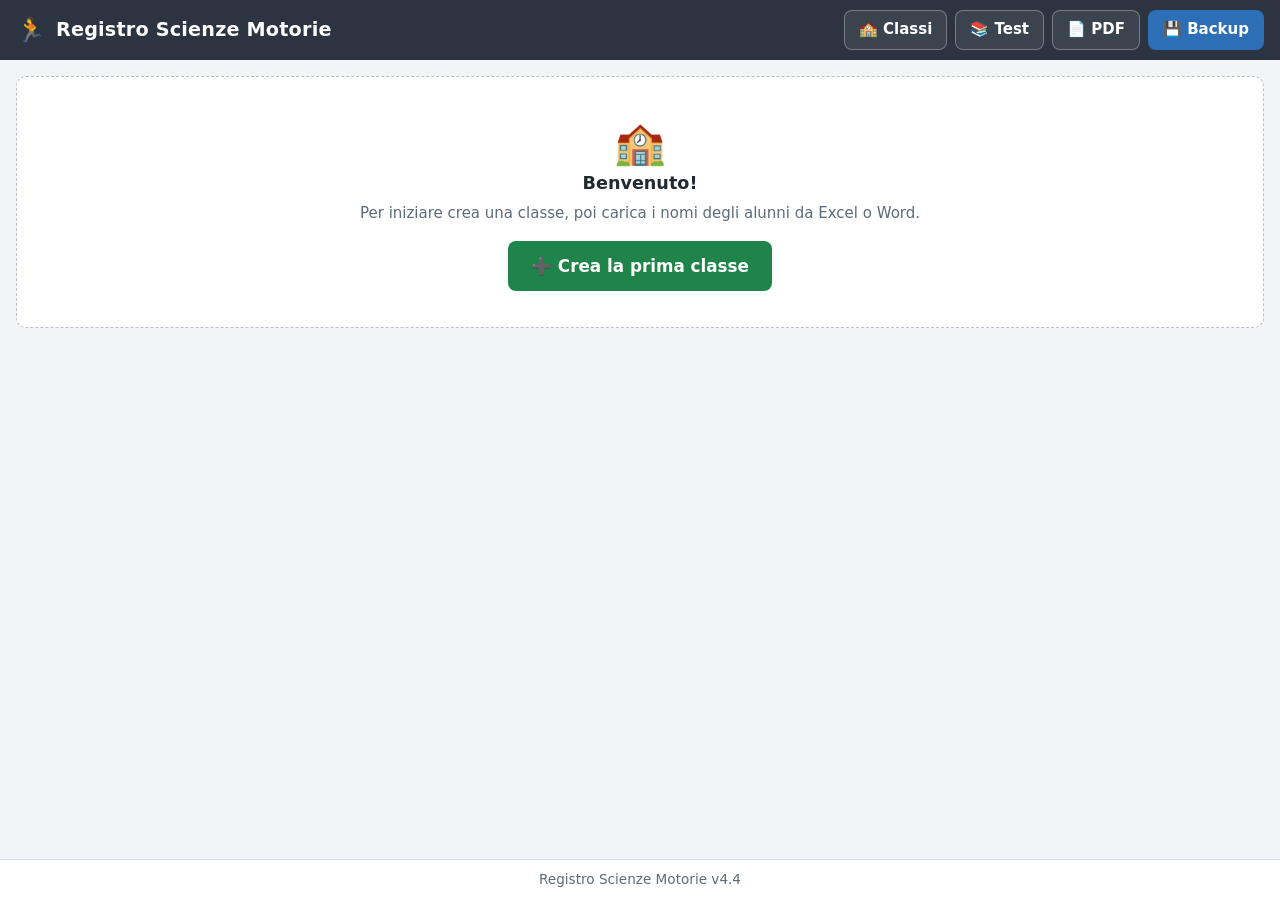
==== index.html @ d35ff56c "v4.4: ♂/♀ proposti dal nome quando si caricano gli alunni Co-Authored-By: Claude Opus 5.5 <noreply@a" ====
<!DOCTYPE html>
<html lang="it">
<head>
  <meta charset="utf-8">
  <meta name="viewport" content="width=device-width, initial-scale=1, viewport-fit=cover">
  <meta name="theme-color" content="#2b3440">
  <meta name="description" content="Registro di scienze motorie: test degli alunni e giustificazioni">
  <link rel="manifest" href="manifest.webmanifest">
  <link rel="icon" href="icone/icona-192.png" type="image/png">
  <link rel="apple-touch-icon" href="icone/apple-touch-icon.png">
  <meta name="apple-mobile-web-app-capable" content="yes">
  <meta name="mobile-web-app-capable" content="yes">
  <meta name="apple-mobile-web-app-status-bar-style" content="black">
  <meta name="apple-mobile-web-app-title" content="Registro SM">
  <title>Registro Scienze Motorie</title>
  <link rel="stylesheet" href="css/base.css">
  <link rel="stylesheet" href="css/componenti.css">
  <link rel="stylesheet" href="css/statistiche.css">
  <link rel="stylesheet" href="css/telefono.css">
</head>
<body>
  <header class="testata">
    <div class="titolo"><span id="logo" class="logo"></span><h1 id="titolo-app">Registro Scienze Motorie</h1></div>
    <div id="barra" class="barra"></div>
  </header>
  <nav id="schede" class="schede" role="tablist"></nav>
  <main id="contenuto" class="contenuto"></main>
  <footer id="piede" class="piede"></footer>

  <!-- Ordine: config → core → servizi → stampa → dati → ui → avvio (jsPDF in lib/ si carica solo quando serve) -->
  <script src="js/config.js"></script>
  <script src="js/core/utils.js"></script>
  <script src="js/core/archivio.js"></script>
  <script src="js/core/stato.js"></script>
  <script src="js/core/finestra.js"></script>
  <script src="js/core/avvisi.js"></script>
  <script src="js/core/pwa.js"></script>
  <script src="js/servizi/calendario.js"></script>
  <script src="js/servizi/nomi.js"></script>
  <script src="js/servizi/nomi-sesso.js"></script>
  <script src="js/servizi/classi.js"></script>
  <script src="js/servizi/test.js"></script>
  <script src="js/servizi/giustificazioni.js"></script>
  <script src="js/servizi/voti.js"></script>
  <script src="js/servizi/statistiche.js"></script>
  <script src="js/servizi/elenco-test.js"></script>
  <script src="js/servizi/statistiche-giust.js"></script>
  <script src="js/stampa/pdf-base.js"></script>
  <script src="js/stampa/pdf-dati.js"></script>
  <script src="js/stampa/pdf-classe.js"></script>
  <script src="js/stampa/pdf-alunno.js"></script>
  <script src="js/dati/zip.js"></script>
  <script src="js/dati/zip-scrivi.js"></script>
  <script src="js/dati/pdf-oggetti.js"></script>
  <script src="js/dati/pdf-caratteri.js"></script>
  <script src="js/dati/pdf-testo.js"></script>
  <script src="js/dati/leggi-file.js"></script>
  <script src="js/dati/backup.js"></script>
  <script src="js/ui/pagina.js"></script>
  <script src="js/ui/barra.js"></script>
  <script src="js/ui/tabella-test.js"></script>
  <script src="js/ui/finestra-test.js"></script>
  <script src="js/ui/finestra-voti.js"></script>
  <script src="js/ui/finestra-copia-test.js"></script>
  <script src="js/ui/finestra-elenco-test.js"></script>
  <script src="js/ui/tabella-giust.js"></script>
  <script src="js/ui/finestra-giust.js"></script>
  <script src="js/ui/finestra-classi.js"></script>
  <script src="js/ui/finestra-alunno.js"></script>
  <script src="js/ui/finestra-alunni.js"></script>
  <script src="js/ui/finestra-importa.js"></script>
  <script src="js/ui/finestra-backup.js"></script>
  <script src="js/ui/finestra-pdf.js"></script>
  <script src="js/ui/grafici.js"></script>
  <script src="js/ui/statistiche.js"></script>
  <script src="js/ui/statistiche-giust.js"></script>
  <script src="js/avvio.js"></script>
</body>
</html>
---- css/base.css ----
/* base.css — colori, caratteri, impaginazione generale */
:root {
  --sfondo: #f3f4f6;
  --carta: #ffffff;
  --testo: #1f2933;
  --tenue: #5f6b7a;
  --bordo: #d9dde3;
  --bordo-forte: #b8bfc9;
  --scuro: #2b3440;
  --scuro-2: #3b4757;
  --evidenza: #eef2f7;

  /* Colori per funzione: sempre gli stessi in tutta l'app */
  --ok: #1e8449;        /* aggiungere, salvare, confermare */
  --ok-chiaro: #e3f4ea;
  --pericolo: #c0392b;  /* cancellare */
  --pericolo-chiaro: #fbe9e7;
  --info: #2c6fb7;      /* backup, scegliere file */
  --info-chiaro: #e6f0fa;
  --avviso: #b45309;
  --avviso-chiaro: #fdf2e2;

  /* Colori di supporto */
  --campo: #ffffff;            /* sfondo di caselle e menu */
  --riga-alterna: #fafbfc;
  --cella-fuoco: #fffbe6;
  --chip-bordo: #f1d3a8;
  --su-colore: #ffffff;        /* testo sopra i pulsanti colorati e la testata */
  --testata-tenue: #cfd6df;
  --testata-linea: rgba(255, 255, 255, .3);
  --testata-velo: rgba(255, 255, 255, .08);
  --velo: rgba(15, 23, 32, .5);
  --ombra-forte: 0 20px 50px rgba(0, 0, 0, .25);

  --raggio: 10px;
  --ombra: 0 1px 2px rgba(16, 24, 40, .06), 0 1px 3px rgba(16, 24, 40, .08);
  --carattere: system-ui, -apple-system, "Segoe UI", Roboto, "Helvetica Neue", Arial, sans-serif;
}

/* Tema scuro (stesso significato dei colori, toni adatti allo sfondo scuro) */
@media (prefers-color-scheme: dark) {
  :root:not([data-theme="light"]) {
    --sfondo: #14181d; --carta: #1c2128; --testo: #e6e9ed; --tenue: #9aa5b3;
    --bordo: #2f3740; --bordo-forte: #46515e; --scuro: #0e1216; --scuro-2: #232a33; --evidenza: #26303b;
    --ok: #2e9e5e; --ok-chiaro: #17321f; --pericolo: #d9534f; --pericolo-chiaro: #3a1d1b;
    --info: #3b82c9; --info-chiaro: #182a3d; --avviso: #e0a050; --avviso-chiaro: #3a2a14;
    --campo: #12161b; --riga-alterna: #20262e; --cella-fuoco: #33301a; --chip-bordo: #6b4f22;
    --velo: rgba(0, 0, 0, .65); --ombra-forte: 0 20px 50px rgba(0, 0, 0, .6);
    color-scheme: dark;
  }
}
:root[data-theme="dark"] {
  --sfondo: #14181d; --carta: #1c2128; --testo: #e6e9ed; --tenue: #9aa5b3;
  --bordo: #2f3740; --bordo-forte: #46515e; --scuro: #0e1216; --scuro-2: #232a33; --evidenza: #26303b;
  --ok: #2e9e5e; --ok-chiaro: #17321f; --pericolo: #d9534f; --pericolo-chiaro: #3a1d1b;
  --info: #3b82c9; --info-chiaro: #182a3d; --avviso: #e0a050; --avviso-chiaro: #3a2a14;
  --campo: #12161b; --riga-alterna: #20262e; --cella-fuoco: #33301a; --chip-bordo: #6b4f22;
  --velo: rgba(0, 0, 0, .65); --ombra-forte: 0 20px 50px rgba(0, 0, 0, .6);
  color-scheme: dark;
}

* { box-sizing: border-box; }

html { -webkit-text-size-adjust: 100%; }

body {
  margin: 0;
  background: var(--sfondo);
  color: var(--testo);
  font-family: var(--carattere);
  font-size: 15px;
  line-height: 1.45;
  min-height: 100vh;
  display: flex;
  flex-direction: column;
  overflow-x: hidden;
}

h1, h2, h3 { margin: 0; line-height: 1.25; }
h1 { font-size: 1.2rem; font-weight: 700; letter-spacing: .01em; }
h2 { font-size: 1.1rem; }
h3 { font-size: 1rem; }
p { margin: .4em 0; }

button, input, select, textarea { font: inherit; color: inherit; }

/* Testata */
.testata {
  background: var(--scuro);
  color: var(--su-colore);
  padding-top: calc(10px + env(safe-area-inset-top, 0px));
  padding-bottom: 10px;
  padding-left: max(16px, env(safe-area-inset-left, 0px));
  padding-right: max(16px, env(safe-area-inset-right, 0px));
  display: flex;
  flex-wrap: wrap;
  align-items: center;
  justify-content: space-between;
  gap: 10px 18px;
}
.titolo { display: flex; align-items: center; gap: 10px; min-width: 0; }
.logo { font-size: 1.5rem; }
.barra { display: flex; flex-wrap: wrap; align-items: center; gap: 8px 12px; }

/* Schede dei moduli */
.schede {
  background: var(--scuro-2);
  display: flex;
  gap: 4px;
  padding-left: max(10px, env(safe-area-inset-left, 0px));
  padding-right: max(10px, env(safe-area-inset-right, 0px));
}
.scheda {
  background: transparent;
  color: var(--testata-tenue);
  border: 0;
  border-bottom: 3px solid transparent;
  padding: 10px 16px;
  font-weight: 600;
  cursor: pointer;
}
.scheda:hover { color: var(--su-colore); }
.scheda.attiva { color: var(--su-colore); border-bottom-color: var(--su-colore); }

.contenuto {
  flex: 1;
  width: 100%;
  max-width: 1400px;
  margin: 0 auto;
  padding-block: 16px 24px;
  padding-left: max(16px, env(safe-area-inset-left, 0px));
  padding-right: max(16px, env(safe-area-inset-right, 0px));
}

.piede {
  display: flex;
  flex-wrap: wrap;
  gap: 6px 16px;
  align-items: center;
  justify-content: center;
  padding-top: 10px;
  padding-bottom: calc(10px + env(safe-area-inset-bottom, 0px));
  padding-left: max(16px, env(safe-area-inset-left, 0px));
  padding-right: max(16px, env(safe-area-inset-right, 0px));
  color: var(--tenue);
  font-size: .85rem;
  border-top: 1px solid var(--bordo);
  background: var(--carta);
}

.piccolo { font-size: .85rem; color: var(--tenue); }
.nascosto { display: none !important; }
---- css/componenti.css ----
/* componenti.css — pulsanti, tabelle, finestre, avvisi, moduli */

/* ---------- Pulsanti ---------- */
.btn {
  display: inline-flex; align-items: center; justify-content: center; gap: 6px;
  border-radius: 8px; border: 1px solid transparent;
  padding: 8px 14px; min-height: 40px;
  font-weight: 600; cursor: pointer; white-space: nowrap;
  transition: filter .15s, background .15s;
}
.btn:hover { filter: brightness(.95); }
.btn:disabled { opacity: .5; cursor: not-allowed; }
.btn-ok { background: var(--ok); color: var(--su-colore); }
.btn-pericolo { background: var(--pericolo); color: var(--su-colore); }
.btn-info { background: var(--info); color: var(--su-colore); }
.btn-neutro { background: var(--carta); color: var(--testo); border-color: var(--bordo-forte); }
.testata .btn-neutro { background: var(--testata-velo); color: var(--su-colore); border-color: var(--testata-linea); }
.btn.grande { padding: 12px 22px; font-size: 1.05rem; }
.piccolo-btn { min-height: 34px; padding: 4px 10px; }
.gruppo-btn { display: flex; flex-wrap: wrap; gap: 8px; }
.riga-btn { display: flex; flex-wrap: wrap; gap: 8px; justify-content: flex-end; margin-top: 10px; }
.riga-btn.sinistra { justify-content: flex-start; margin: 0 0 10px; }

:focus-visible { outline: 3px solid #7aa7e0; outline-offset: 1px; }

/* ---------- Scelta classe ---------- */
.scelta-classe { display: flex; align-items: center; gap: 8px; }
.scelta-classe .etichetta { font-size: .85rem; color: var(--testata-tenue); }
.scelta-classe select {
  min-height: 40px; border-radius: 8px; border: 1px solid var(--testata-linea);
  background: var(--campo); color: var(--testo); padding: 4px 10px; font-weight: 600; max-width: 12em;
}

/* ---------- Barra strumenti del modulo ---------- */
.strumenti { display: flex; flex-wrap: wrap; align-items: center; gap: 10px 14px; margin-bottom: 12px; }
.segmenti { display: inline-flex; border: 1px solid var(--bordo-forte); border-radius: 8px; overflow: hidden; background: var(--carta); }
.segmento { border: 0; background: transparent; padding: 8px 14px; min-height: 40px; cursor: pointer; font-weight: 600; color: var(--tenue); }
.segmento + .segmento { border-left: 1px solid var(--bordo); }
.segmento.attivo { background: var(--scuro-2); color: var(--su-colore); }
.scelta-anno { display: flex; flex-wrap: wrap; align-items: center; gap: 8px; }
.scelta-anno .anno { font-weight: 700; }
.suggerimento { background: var(--info-chiaro); border-radius: var(--raggio); padding: 10px 14px; }

/* ---------- Tabelle ---------- */
.tabella-zona {
  background: var(--carta); border: 1px solid var(--bordo); border-radius: var(--raggio);
  box-shadow: var(--ombra); overflow: auto; max-width: 100%;
  max-height: calc(100vh - 210px); min-height: 160px;
  -webkit-overflow-scrolling: touch;
}
.tabella { border-collapse: separate; border-spacing: 0; min-width: 100%; }
.tabella th, .tabella td { border-bottom: 1px solid var(--bordo); border-right: 1px solid var(--bordo); padding: 0; }
.tabella thead th {
  position: sticky; top: 0; z-index: 2; background: var(--scuro-2); color: var(--su-colore);
  font-size: .85rem; padding: 8px 10px; text-align: center; vertical-align: bottom;
}
.tabella .col-nome {
  position: sticky; left: 0; z-index: 1; background: var(--carta);
  text-align: left; padding: 6px 12px; font-weight: 600; white-space: nowrap;
  min-width: 11em; max-width: 16em; overflow: hidden; text-overflow: ellipsis;
  box-shadow: 2px 0 0 var(--bordo);
}
.tabella thead .col-nome { z-index: 3; background: var(--scuro-2); }
.tabella tbody tr:nth-child(even) td, .tabella tbody tr:nth-child(even) .col-nome { background: var(--riga-alterna); }
.tabella tbody tr:hover td, .tabella tbody tr:hover .col-nome { background: var(--evidenza); }
.num { color: var(--tenue); font-weight: 400; font-size: .8rem; }

/* Test */
.col-test { min-width: 7.5em; padding: 0 !important; }
.testa-test {
  width: 100%; background: transparent; border: 0; color: var(--su-colore); cursor: pointer;
  padding: 8px 8px; display: flex; flex-direction: column; align-items: center; gap: 2px;
}
.testa-test:hover { background: var(--testata-velo); }
.nome-test { font-weight: 700; white-space: normal; line-height: 1.2; }
.info-test { font-weight: 400; font-size: .75rem; color: var(--testata-tenue); }
.note-test { font-weight: 400; font-size: .72rem; color: var(--testata-tenue); white-space: normal; line-height: 1.2;
  display: -webkit-box; -webkit-line-clamp: 2; -webkit-box-orient: vertical; overflow: hidden; max-width: 12em; }
.tipologia-test { font-weight: 600; font-size: .75rem; font-style: italic; white-space: normal; line-height: 1.2; }
.strumento-test { font-weight: 400; font-size: .75rem; color: var(--testata-tenue); white-space: normal; line-height: 1.2; }
.cella-input {
  width: 100%; min-width: 6.5em; border: 0; background: transparent; text-align: center;
  padding: 9px 6px; font-size: 1rem; font-variant-numeric: tabular-nums;
}
.cella-input:focus { background: var(--cella-fuoco); outline: 2px solid var(--info); outline-offset: -2px; }
.cella-input.errore { background: var(--pericolo-chiaro); color: var(--pericolo); font-weight: 700; outline: 2px solid var(--pericolo); outline-offset: -2px; }
.confronto { text-align: center; padding: 6px 8px !important; white-space: nowrap; font-variant-numeric: tabular-nums; }
.confronto.vuota { color: var(--bordo-forte); }
.valori { display: block; font-size: .9rem; }
.delta { display: inline-block; font-size: .8rem; font-weight: 700; border-radius: 6px; padding: 0 6px; margin-top: 2px; }
.delta.meglio { background: var(--ok-chiaro); color: var(--ok); }
.delta.peggio { background: var(--pericolo-chiaro); color: var(--pericolo); }
.delta.uguale { background: var(--evidenza); color: var(--tenue); }
.legenda-confronto { font-size: .85rem; color: var(--tenue); margin-top: 8px; }

/* Giustificazioni */
.col-mese { min-width: 5.5em; }
.col-tot { text-align: center; font-weight: 700; min-width: 3.5em; padding: 6px 8px !important; }
.col-tot.con-tot { color: var(--avviso); }
.cella-giust {
  width: 100%; min-height: 42px; border: 0; background: transparent; cursor: pointer;
  display: flex; flex-wrap: wrap; gap: 3px; align-items: center; justify-content: center; padding: 4px;
}
.cella-giust:hover { background: var(--info-chiaro); }
.cella-giust .piu { color: var(--bordo-forte); font-size: 1.1rem; }
.chip {
  display: inline-flex; align-items: center; gap: 2px; background: var(--avviso-chiaro);
  border: 1px solid var(--chip-bordo); border-radius: 6px; padding: 1px 4px; font-size: .85rem; white-space: nowrap;
}
.chip b { font-size: .75rem; color: var(--testo); }

.legenda {
  margin-top: 14px; background: var(--carta); border: 1px solid var(--bordo);
  border-radius: var(--raggio); padding: 12px 16px;
}
.legenda ul { list-style: none; padding: 0; margin: 8px 0; display: flex; flex-wrap: wrap; gap: 6px 20px; }
.leg-icona { font-size: 1.15rem; }
.leg-conto { color: var(--tenue); font-size: .85rem; margin-left: 4px; }

/* ---------- Riquadri ---------- */
.regole { margin-top: 14px; background: var(--carta); border: 1px solid var(--bordo); border-radius: var(--raggio); padding: 10px 16px; }
.regole summary { cursor: pointer; font-weight: 600; }
.regole ul { margin: 8px 0 4px; padding-left: 1.2em; }
.regole li { margin: 3px 0; }
.vuoto { text-align: center; background: var(--carta); border: 1px dashed var(--bordo-forte); border-radius: var(--raggio); padding: 36px 20px; }
.vuoto-icona { font-size: 2.6rem; }
.vuoto p { color: var(--tenue); margin: 8px 0 16px; }
.riquadro { background: var(--sfondo); border-radius: var(--raggio); padding: 12px 14px; margin: 10px 0; }
.riquadro h3 { margin-bottom: 4px; }
.nota-privacy { margin-top: 6px; }
.avviso-riga { color: var(--avviso); font-weight: 600; }
.stato-riquadro { border-radius: 8px; padding: 8px 12px; font-weight: 600; }
.stato-riquadro.ok, .stato-backup.ok { color: var(--ok); }
.stato-riquadro.ok { background: var(--ok-chiaro); }
.stato-riquadro.avviso { background: var(--avviso-chiaro); color: var(--avviso); }
.stato-backup { border: 0; background: transparent; font-weight: 600; }
button.stato-backup { cursor: pointer; color: var(--avviso); text-decoration: underline; }

/* ---------- Finestre ---------- */
.sfondo {
  position: fixed; inset: 0; z-index: 50; background: var(--velo);
  display: flex; align-items: flex-start; justify-content: center; padding: 5vh 14px; overflow-y: auto;
}
.finestra {
  background: var(--carta); border-radius: 14px; width: 100%; max-width: 520px;
  box-shadow: var(--ombra-forte); display: flex; flex-direction: column; max-height: 90vh;
}
.finestra.larga { max-width: 720px; }
.finestra-testa { display: flex; align-items: center; gap: 10px; padding: 14px 16px; border-bottom: 1px solid var(--bordo); }
.finestra-testa h2 { flex: 1; min-width: 0; }
.finestra-icona { font-size: 1.3rem; }
.chiudi { border: 0; background: transparent; font-size: 1.2rem; cursor: pointer; padding: 4px 8px; color: var(--tenue); }
.finestra-corpo { padding: 14px 16px; overflow-y: auto; }
.finestra-piede { display: flex; flex-wrap: wrap; justify-content: flex-end; gap: 8px; padding: 12px 16px; border-top: 1px solid var(--bordo); }

/* Moduli */
.campo { display: block; margin: 10px 0; border: 0; padding: 0; }
.campo > span, .campo > legend { display: block; font-weight: 600; font-size: .9rem; margin-bottom: 4px; }
.campo input[type=text], .campo input[type=date], textarea, .riga-aggiungi input, .riga-lista input[type=text] {
  width: 100%; border: 1px solid var(--bordo-forte); border-radius: 8px; padding: 9px 10px; background: var(--campo); min-height: 40px;
}
textarea { resize: vertical; }
.scelta { display: flex; align-items: center; gap: 6px; padding: 5px 0; cursor: pointer; }
.esempio { margin-top: -4px; }
.riga-aggiungi { display: flex; gap: 8px; margin-bottom: 12px; }
.riga-aggiungi input { flex: 1; min-width: 0; }

.lista { list-style: none; padding: 0; margin: 6px 0; }
.riga-lista { display: flex; align-items: center; gap: 8px; padding: 5px 0; border-bottom: 1px solid var(--bordo); }
.riga-lista input[type=text] { flex: 1; min-width: 0; }
.riga-lista.attiva input { border-color: var(--info); font-weight: 700; }
.riga-lista .conta { white-space: nowrap; }
.lista-anteprima { list-style: none; padding: 0; margin: 6px 0; columns: 2 220px; }
.lista-anteprima li { padding: 3px 0; break-inside: avoid; }
.lista-anteprima li.doppio { color: var(--tenue); text-decoration: line-through; }
.lista-anteprima li { display: flex; align-items: center; gap: 8px; }
.nome-anteprima { flex: 1; min-width: 0; border: 1px solid var(--bordo); border-radius: 6px; padding: 5px 8px; background: var(--campo); }
.nome-anteprima:focus { border-color: var(--info); }

/* Finestra giustificazioni */
.scelta-simboli { display: grid; grid-template-columns: repeat(auto-fill, minmax(140px, 1fr)); gap: 6px; }
.simbolo {
  display: flex; align-items: center; gap: 8px; text-align: left; border: 2px solid var(--bordo);
  border-radius: 8px; background: var(--campo); padding: 8px 10px; cursor: pointer; min-height: 44px;
}
.simbolo.scelto { border-color: var(--ok); background: var(--ok-chiaro); font-weight: 700; }
.simbolo-icona { font-size: 1.3rem; }
.simbolo-nome { font-size: .88rem; line-height: 1.2; }
.elenco-giust ul { list-style: none; padding: 0; margin: 0 0 6px; }
.voce-giust { display: flex; align-items: center; gap: 8px; padding: 6px 0; border-bottom: 1px solid var(--bordo); }
.voce-giust.in-modifica { background: var(--cella-fuoco); }
.voce-data { font-weight: 700; font-variant-numeric: tabular-nums; }
.voce-icona { font-size: 1.2rem; }
.voce-testo { flex: 1; min-width: 0; display: flex; flex-direction: column; }
.voce-nota { font-size: .85rem; color: var(--tenue); overflow-wrap: anywhere; }
.voce-cert { font-size: .85rem; }
.spunta-cert { margin-top: 8px; min-height: 44px; display: flex; align-items: center; gap: 6px; }

/* ---------- Avvisi (toast) ---------- */
.toast-zona {
  position: fixed; left: 50%; bottom: calc(18px + env(safe-area-inset-bottom, 0px)); transform: translateX(-50%); z-index: 100;
  display: flex; flex-direction: column; gap: 8px; width: min(92vw, 520px); pointer-events: none;
}
.toast {
  background: var(--scuro-2); color: var(--su-colore); border-radius: 10px; padding: 11px 16px;
  box-shadow: 0 8px 24px rgba(0,0,0,.2); transition: opacity .35s, transform .35s; pointer-events: auto;
}
.toast-ok { background: var(--ok); }
.toast-errore { background: var(--pericolo); }
.toast.via { opacity: 0; transform: translateY(8px); }
.conferma p { margin: 6px 0; }
.come-drive { margin: 6px 0; }
.come-drive summary { cursor: pointer; font-weight: 600; font-size: .9rem; }
.come-drive ul { margin: 6px 0; padding-left: 1.2em; font-size: .9rem; }
.come-drive li { margin: 3px 0; }

/* Nome dell'alunno nelle tabelle: si tocca per correggere o togliere */
.nome-alunno { border: 0; background: transparent; padding: 0; font: inherit; font-weight: 600; color: inherit;
  cursor: pointer; text-align: left; max-width: 100%; overflow: hidden; text-overflow: ellipsis; white-space: nowrap; }
.nome-alunno:hover { text-decoration: underline; color: var(--info); }

/* Selezione di più alunni */
.barra-selezione { display: flex; flex-wrap: wrap; align-items: center; justify-content: space-between; gap: 8px; margin: 4px 0 6px; }
.riga-lista.selezionata { background: var(--pericolo-chiaro); }

.strumento-sesso { display: grid; grid-template-columns: 1fr 1fr; gap: 0 10px; }
.strumento-sesso .campo { margin: 4px 0; }
[hidden] { display: none !important; }

/* ---------- Voti nella tabella dei test ---------- */
.cella .spazio-voto { text-align: center; line-height: 1; padding-bottom: 4px; min-height: 0; }
.voto { display: inline-block; font-size: .72rem; font-weight: 700; border-radius: 5px; padding: 1px 6px; font-variant-numeric: tabular-nums; }
.voto.suff { background: var(--ok-chiaro); color: var(--ok); }
.voto.insuff { background: var(--pericolo-chiaro); color: var(--pericolo); }
.voto.manca { background: var(--avviso-chiaro); color: var(--avviso); font-weight: 600; }
.voti-confronto { display: block; font-size: .75rem; color: var(--tenue); margin-top: 2px; }
.col-media { text-align: center; font-weight: 700; min-width: 5.5em; padding: 6px 8px !important; font-variant-numeric: tabular-nums; white-space: nowrap; }
.sesso { color: var(--tenue); font-weight: 400; }
.avviso-sesso { background: var(--avviso-chiaro); display: flex; flex-wrap: wrap; align-items: center; gap: 8px; }
.sesso-scelta { display: inline-flex; gap: 2px; }
.sesso-btn { width: 34px; height: 34px; border: 1px solid var(--bordo-forte); background: var(--campo); border-radius: 8px; cursor: pointer; font-size: 1rem; color: var(--tenue); }
.sesso-btn.attivo { background: var(--info); border-color: var(--info); color: var(--su-colore); }
.sesso-segmenti .segmento { cursor: pointer; display: inline-flex; align-items: center; }

/* Tabella dei voti */
.tabella-voti-zona { max-height: 55vh; }
.tabella-voti td { padding: 4px 6px; }
.tabella-voti select, .tabella-voti .soglia { width: 100%; min-width: 4.5em; min-height: 36px; border: 1px solid var(--bordo-forte); border-radius: 6px; background: var(--campo); padding: 4px 6px; text-align: center; }
.tabella-voti thead th { font-size: .8rem; }

/* ---------- Statistiche ---------- */
.scelta-test { display: flex; align-items: center; gap: 8px; font-weight: 600; }
.scelta-test select { min-height: 40px; border: 1px solid var(--bordo-forte); border-radius: 8px; background: var(--campo); padding: 4px 10px; max-width: 70vw; }
.sezione-stat { background: var(--carta); border: 1px solid var(--bordo); border-radius: var(--raggio); padding: 14px 16px; margin-top: 14px; }
.sezione-stat h3 { margin-bottom: 10px; text-wrap: balance; }
.tessere { display: grid; grid-template-columns: repeat(auto-fill, minmax(140px, 1fr)); gap: 8px; margin-bottom: 10px; }
.tessera { background: var(--sfondo); border-radius: 8px; padding: 8px 10px; display: flex; flex-direction: column; gap: 2px; min-width: 0; }
.tessera-etichetta { font-size: .78rem; color: var(--tenue); }
.tessera-valore { font-size: 1.25rem; font-weight: 700; font-variant-numeric: tabular-nums; overflow-wrap: anywhere; }
.tessera-nota { font-size: .78rem; color: var(--tenue); }

.grafico { margin: 6px 0 0; }
.grafico .asse { font-size: .78rem; color: var(--tenue); margin-top: 6px; }
.colonne .area { position: relative; height: 180px; margin-left: 24px; border-bottom: 1px solid var(--bordo-forte); }
.colonne .griglia .linea { position: absolute; left: 0; right: 0; border-top: 1px dashed var(--bordo); }
.colonne .griglia .linea span { position: absolute; left: -24px; top: -8px; width: 20px; text-align: right; font-size: .72rem; color: var(--tenue); font-variant-numeric: tabular-nums; }
.colonne .barre { position: absolute; inset: 0; display: flex; align-items: flex-end; gap: 6px; padding: 0 4px; }
.colonne .colonna { flex: 1; height: 100%; display: flex; flex-direction: column; justify-content: flex-end; align-items: center; outline-offset: 2px; }
.colonne .valore { font-size: .78rem; font-weight: 700; color: var(--testo); margin-bottom: 2px; font-variant-numeric: tabular-nums; }
.colonne .barra { width: 100%; max-width: 44px; border-radius: 4px 4px 0 0; min-height: 0; }
.colonne .etichette { display: flex; gap: 6px; padding: 4px 4px 0; margin-left: 24px; }
.colonne .etichette span { flex: 1; text-align: center; font-size: .8rem; color: var(--tenue); font-variant-numeric: tabular-nums; }
.barra.buono { background: var(--info); }
.barra.scarso { background: var(--pericolo); }
.colonna:hover .barra, .colonna:focus .barra, .riga-barra:hover .barra, .riga-barra:focus .barra { filter: brightness(1.15); }
.barre-orizz { display: flex; flex-direction: column; gap: 8px; }
.riga-barra { display: grid; grid-template-columns: minmax(6em, 30%) 1fr 3em; align-items: center; gap: 8px; }
.riga-barra .etichetta { font-size: .85rem; overflow: hidden; text-overflow: ellipsis; white-space: nowrap; }
.riga-barra .binario { position: relative; height: 18px; background: var(--sfondo); border-radius: 4px; }
.riga-barra .barra { height: 100%; border-radius: 0 4px 4px 0; }
.riga-barra .riferimento { position: absolute; top: -3px; bottom: -3px; border-left: 2px dashed var(--tenue); }
.riga-barra .valore { font-weight: 700; font-variant-numeric: tabular-nums; text-align: right; }

/* Elenco dei test */
.riga-test { align-items: flex-start; }
.riga-test input[type=checkbox] { margin-top: 4px; }
.testo-test { flex: 1; min-width: 0; display: flex; flex-direction: column; gap: 2px; }
.testo-test .piccolo { overflow-wrap: anywhere; }
.aggiungi-a-classe { display: flex; flex-wrap: wrap; align-items: center; gap: 8px; margin-top: 10px; padding-top: 10px; border-top: 1px solid var(--bordo); }
.aggiungi-a-classe select { min-height: 40px; border: 1px solid var(--bordo-forte); border-radius: 8px; background: var(--campo); padding: 4px 10px; }

.scelta-tipologia { display: flex; flex-direction: column; gap: 6px; }
.scelta-tipologia select { width: 100%; min-height: 40px; border: 1px solid var(--bordo-forte); border-radius: 8px; background: var(--campo); padding: 6px 10px; }

/* Statistiche giustificazioni */
.barra.scelto { background: var(--avviso); }
.tabella-statg-zona { max-height: 60vh; }
.tabella-statg .col-simbolo { min-width: 3em; font-size: 1.05rem; }
.tabella-statg .num-cella { text-align: center; padding: 6px 4px; font-variant-numeric: tabular-nums; }
.tabella-statg tr.senza .col-nome { font-weight: 400; color: var(--tenue); }

/* Finestra PDF */
.pdf-classi { display: flex; flex-direction: column; gap: 8px; }
.pdf-classe { border: 1px solid var(--bordo); border-radius: 8px; padding: 6px 10px; display: flex; flex-direction: column; gap: 6px; }
.pdf-classe.pdf-scelta { border-color: var(--info); background: var(--info-chiaro); }
.pdf-alunni { display: grid; grid-template-columns: repeat(auto-fill, minmax(170px, 1fr)); gap: 0 10px; max-height: 40vh; overflow-y: auto; }
.finestra-pdf fieldset legend { font-weight: 700; }
.finestra-pdf .campo input[type=text], .finestra-pdf select { width: 100%; min-height: 40px; border: 1px solid var(--bordo-forte); border-radius: 8px; background: var(--campo); padding: 6px 10px; }
.pdf-classe .scelta { justify-content: flex-start; }
.pdf-classe .segmenti { order: 0; width: 100%; }
---- css/statistiche.css ----
/* statistiche.css — scheda 📈 Statistiche test: primi 3 alunni e alunne di ogni test */
.primi-griglia { display: grid; grid-template-columns: repeat(auto-fill, minmax(320px, 1fr)); gap: 10px; margin-top: 8px; }
.primi-test { border: 1px solid var(--bordo); border-radius: var(--raggio); padding: 10px 12px; background: var(--carta); min-width: 0; }
.primi-test h4 { margin: 0 0 6px; font-size: 1rem; }
.primi-sessi { display: grid; grid-template-columns: 1fr 1fr; gap: 10px; }
.primi-gruppo h5 { margin: 0 0 4px; font-size: .9rem; color: var(--tenue); }
.primi-lista { list-style: none; margin: 0; padding: 0; }
.primi-lista li { display: grid; grid-template-columns: 1.8em 1fr; column-gap: 4px; padding: 3px 0; }
.primi-posto { grid-row: span 2; font-size: 1.1rem; text-align: center; }
.primi-nome { font-weight: 600; overflow-wrap: anywhere; }
.primi-valore { font-size: .8rem; color: var(--tenue); }
---- css/telefono.css ----
/* telefono.css — adattamenti per tablet e telefono */

@media (max-width: 760px) {
  .barra { width: 100%; justify-content: space-between; }
  .contenuto { padding-block: 12px 20px; }
  .scheda { flex: 1; padding: 10px 4px; font-size: .9rem; }
  .schede { display: grid; grid-template-columns: 1fr 1fr; gap: 0 4px; }
  .tabella-zona { max-height: calc(100vh - 250px); }
}

@media (max-width: 480px) {
  body { font-size: 14px; }
  h1 { font-size: 1.05rem; }
  .barra .btn { padding: 6px 7px; font-size: .85rem; }
  .barra .gruppo-btn { gap: 5px; }
  .scelta-classe .etichetta { display: none; }
  .scelta-classe select { max-width: 7em; }
  .strumenti { gap: 8px; }
  .segmenti { width: 100%; order: 9; }
  .strumenti > .btn { flex: 1 1 auto; padding: 8px 8px; font-size: .88rem; }
  .segmento { flex: 1; padding: 8px 4px; font-size: .9rem; }
  .tabella .col-nome { min-width: 8.5em; max-width: 9.5em; padding: 6px 8px; font-size: .9rem; }
  .col-test { min-width: 6em; }
  .cella-input { min-width: 5em; }
  .col-mese { min-width: 4.6em; }
  .sfondo { padding: 0; align-items: stretch; }
  .finestra, .finestra.larga { border-radius: 0; max-height: none; min-height: 100%;
    padding-top: env(safe-area-inset-top, 0px); padding-bottom: env(safe-area-inset-bottom, 0px); }
  .finestra-piede .btn { flex: 1; }
  .riga-aggiungi { flex-direction: column; }
  .lista-anteprima { columns: 1; }
  .scelta-simboli { grid-template-columns: 1fr 1fr; }
  .riga-barra { grid-template-columns: minmax(0, 11em) 1fr 2.5em; gap: 6px; }
  .riga-barra .etichetta { font-size: .8rem; }
  .pdf-alunni { grid-template-columns: 1fr; }
  .primi-griglia { grid-template-columns: 1fr; }
}
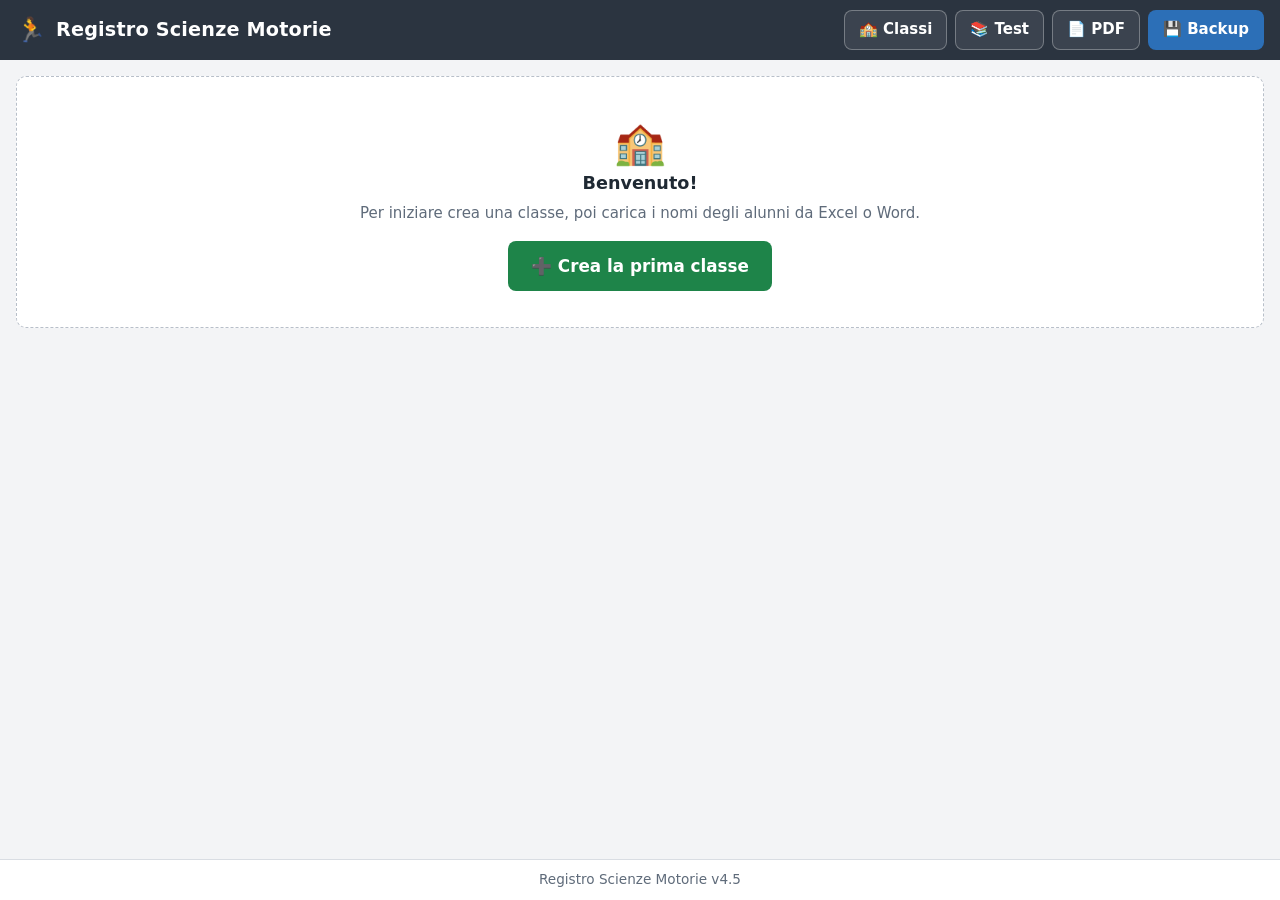
==== commit e02229ad: "v4.5: test del libro con scheda e tabelle per fascia, numeri negativi, tipologia Flessibilità Co-Aut" ====
--- a/index.html
+++ b/index.html
@@ -16,6 +16,7 @@
   <link rel="stylesheet" href="css/base.css">
   <link rel="stylesheet" href="css/componenti.css">
   <link rel="stylesheet" href="css/statistiche.css">
+  <link rel="stylesheet" href="css/elenco-test.css">
   <link rel="stylesheet" href="css/telefono.css">
 </head>
 <body>
@@ -38,6 +39,7 @@
   <script src="js/servizi/calendario.js"></script>
   <script src="js/servizi/nomi.js"></script>
   <script src="js/servizi/nomi-sesso.js"></script>
+  <script src="js/servizi/scheda-test.js"></script>
   <script src="js/servizi/classi.js"></script>
   <script src="js/servizi/test.js"></script>
   <script src="js/servizi/giustificazioni.js"></script>
@@ -49,6 +51,7 @@
   <script src="js/stampa/pdf-dati.js"></script>
   <script src="js/stampa/pdf-classe.js"></script>
   <script src="js/stampa/pdf-alunno.js"></script>
+  <script src="js/dati/test-libro.js"></script>
   <script src="js/dati/zip.js"></script>
   <script src="js/dati/zip-scrivi.js"></script>
   <script src="js/dati/pdf-oggetti.js"></script>
@@ -63,6 +66,7 @@
   <script src="js/ui/finestra-voti.js"></script>
   <script src="js/ui/finestra-copia-test.js"></script>
   <script src="js/ui/finestra-elenco-test.js"></script>
+  <script src="js/ui/finestra-test-libro.js"></script>
   <script src="js/ui/tabella-giust.js"></script>
   <script src="js/ui/finestra-giust.js"></script>
   <script src="js/ui/finestra-classi.js"></script>
--- a/css/elenco-test.css
+++ b/css/elenco-test.css
@@ -0,0 +1,12 @@
+/* elenco-test.css — elenco 📚, test del libro 📖 e scheda del test */
+.scheda-test { border: 1px solid var(--bordo); border-radius: var(--raggio); padding: 8px 12px; background: var(--carta); }
+.scheda-test > summary { cursor: pointer; font-weight: 600; min-height: 32px; display: flex; align-items: center; }
+.scheda-test[open] > summary { margin-bottom: 6px; }
+.scheda-test textarea { width: 100%; }
+.scelta-fascia { display: inline-flex; align-items: center; gap: 6px; flex-wrap: wrap; }
+.libro-gruppo h4 { margin: 14px 0 4px; }
+.riga-libro { align-items: flex-start; }
+.riga-libro .testo-test { min-width: 0; }
+.libro-dettagli { margin-top: 4px; }
+.libro-dettagli > summary { cursor: pointer; color: var(--info); font-size: .88rem; }
+.libro-dettagli p { margin: 4px 0; font-size: .9rem; overflow-wrap: anywhere; }
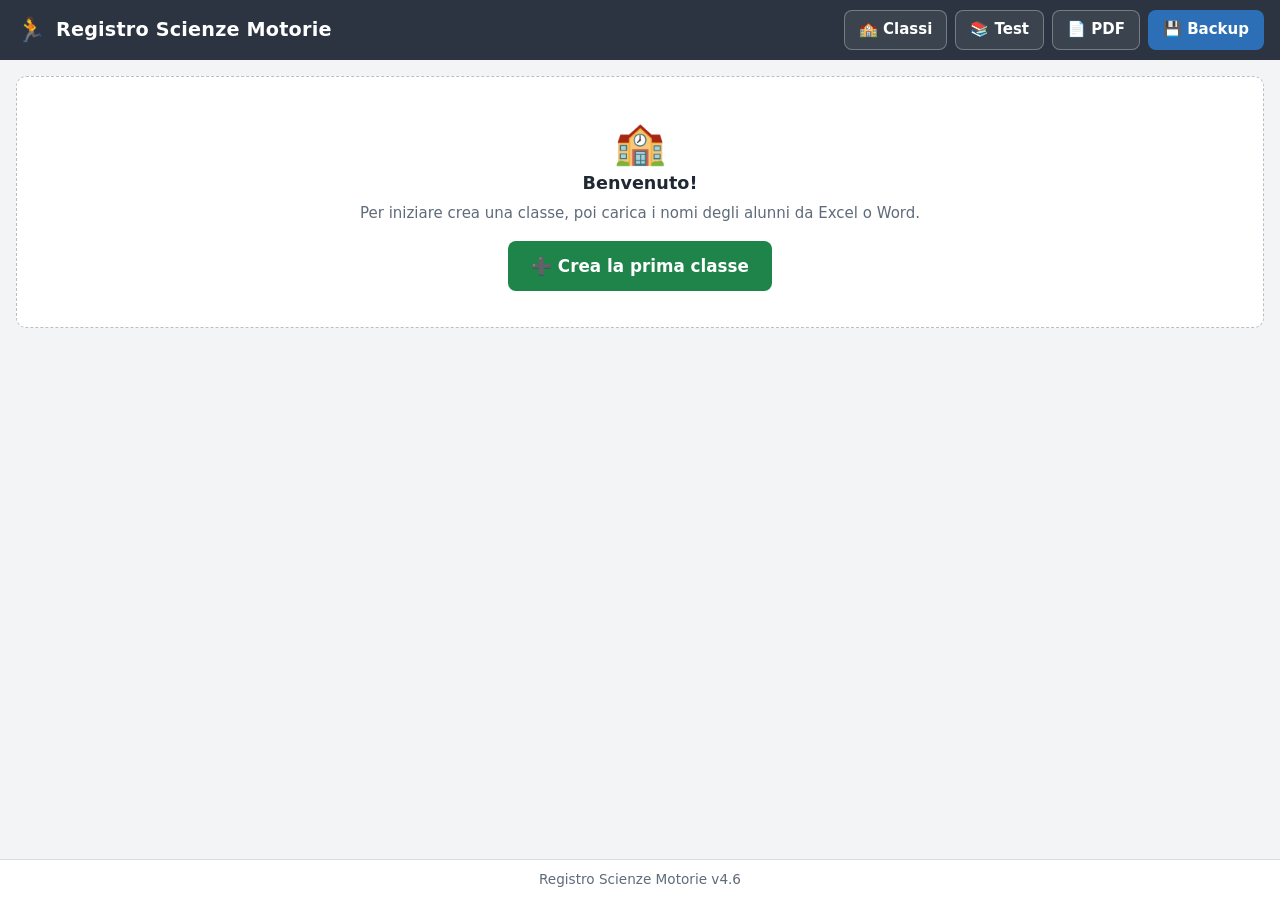
==== commit 71614261: "v4.6: profilo dell'alunno a ragnatela per capacità Co-Authored-By: Claude Opus 5.5 <noreply@anthropi" ====
--- a/index.html
+++ b/index.html
@@ -40,6 +40,7 @@
   <script src="js/servizi/nomi.js"></script>
   <script src="js/servizi/nomi-sesso.js"></script>
   <script src="js/servizi/scheda-test.js"></script>
+  <script src="js/servizi/profilo.js"></script>
   <script src="js/servizi/classi.js"></script>
   <script src="js/servizi/test.js"></script>
   <script src="js/servizi/giustificazioni.js"></script>
@@ -76,6 +77,7 @@
   <script src="js/ui/finestra-backup.js"></script>
   <script src="js/ui/finestra-pdf.js"></script>
   <script src="js/ui/grafici.js"></script>
+  <script src="js/ui/profilo-alunno.js"></script>
   <script src="js/ui/statistiche.js"></script>
   <script src="js/ui/statistiche-giust.js"></script>
   <script src="js/avvio.js"></script>
--- a/css/statistiche.css
+++ b/css/statistiche.css
@@ -1,4 +1,4 @@
-/* statistiche.css — scheda 📈 Statistiche test: primi 3 alunni e alunne di ogni test */
+/* statistiche.css — scheda 📈 Statistiche test: primi 3 alunni e alunne, profilo a ragnatela */
 .primi-griglia { display: grid; grid-template-columns: repeat(auto-fill, minmax(320px, 1fr)); gap: 10px; margin-top: 8px; }
 .primi-test { border: 1px solid var(--bordo); border-radius: var(--raggio); padding: 10px 12px; background: var(--carta); min-width: 0; }
 .primi-test h4 { margin: 0 0 6px; font-size: 1rem; }
@@ -9,3 +9,23 @@
 .primi-posto { grid-row: span 2; font-size: 1.1rem; text-align: center; }
 .primi-nome { font-weight: 600; overflow-wrap: anywhere; }
 .primi-valore { font-size: .8rem; color: var(--tenue); }
+
+/* Profilo dell'alunno: grafico a ragnatela */
+.grafico-ragnatela { margin: 8px 0 0; max-width: 520px; }
+.ragnatela { width: 100%; height: auto; display: block; overflow: visible; }
+.ragnatela .anello { fill: none; stroke: var(--bordo); stroke-width: 1; }
+.ragnatela .anello.sufficienza { stroke: var(--avviso); stroke-dasharray: 4 3; stroke-width: 1.5; }
+.ragnatela .raggio { stroke: var(--bordo); stroke-width: 1; }
+.ragnatela .tacca { font-size: 12px; fill: var(--tenue); }
+.ragnatela .etichetta-asse { font-size: 15px; font-weight: 600; fill: var(--testo); }
+.ragnatela .valore-asse { font-weight: 700; fill: var(--info); }
+.ragnatela .serie-ora { fill: var(--info); fill-opacity: .22; stroke: var(--info); stroke-width: 2.5; }
+.ragnatela .serie-prima { fill: none; stroke: var(--tenue); stroke-width: 2; stroke-dasharray: 6 4; }
+.ragnatela .punto { fill-opacity: 1; stroke: var(--carta); stroke-width: 1.5; }
+.ragnatela .serie-prima.punto { fill: var(--tenue); }
+.legenda-ragnatela { display: flex; flex-wrap: wrap; gap: 6px 16px; font-size: .85rem; color: var(--tenue); margin-top: 4px; }
+.legenda-ragnatela .seg { display: inline-block; width: 22px; height: 0; border-top: 3px solid var(--info); vertical-align: middle; }
+.legenda-ragnatela .seg.serie-prima { border-top: 2px dashed var(--tenue); }
+.legenda-ragnatela .seg.sufficienza { border-top: 2px dashed var(--avviso); }
+.profilo-voti { list-style: none; padding: 0; margin: 8px 0; }
+.profilo-voti li { padding: 3px 0; overflow-wrap: anywhere; }
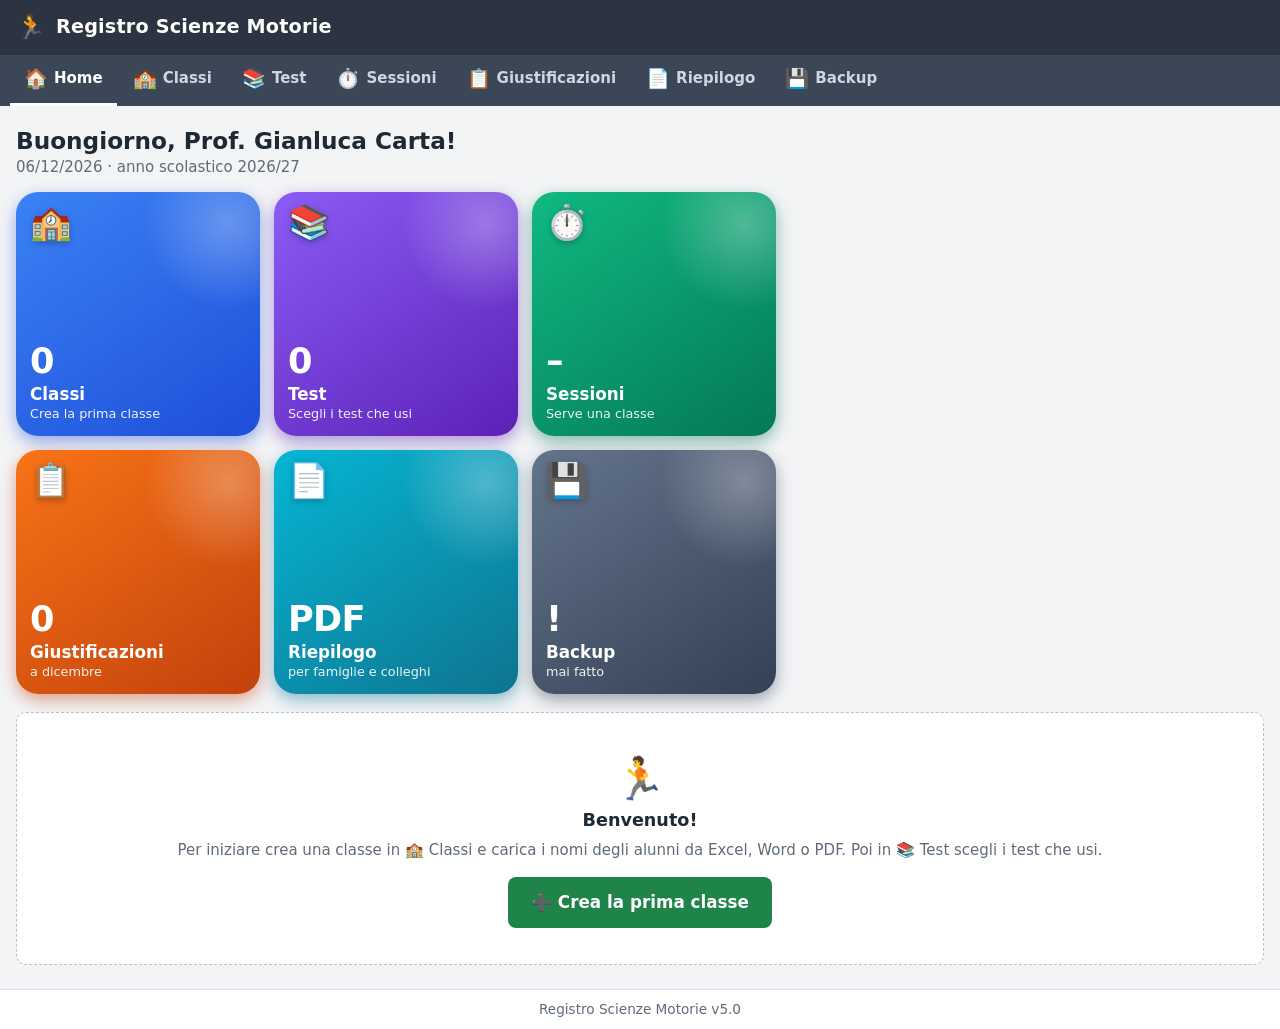
==== commit 9cd2bc9e: "v5.0: menu Home/Classi/Test/Sessioni/Giustificazioni/Riepilogo/Backup, Home a tessere colorate Co-Au" ====
--- a/index.html
+++ b/index.html
@@ -17,14 +17,14 @@
   <link rel="stylesheet" href="css/componenti.css">
   <link rel="stylesheet" href="css/statistiche.css">
   <link rel="stylesheet" href="css/elenco-test.css">
+  <link rel="stylesheet" href="css/pagine.css">
   <link rel="stylesheet" href="css/telefono.css">
 </head>
 <body>
   <header class="testata">
     <div class="titolo"><span id="logo" class="logo"></span><h1 id="titolo-app">Registro Scienze Motorie</h1></div>
-    <div id="barra" class="barra"></div>
   </header>
-  <nav id="schede" class="schede" role="tablist"></nav>
+  <nav id="menu" class="menu" aria-label="Menu principale"></nav>
   <main id="contenuto" class="contenuto"></main>
   <footer id="piede" class="piede"></footer>
 
@@ -61,21 +61,25 @@
   <script src="js/dati/leggi-file.js"></script>
   <script src="js/dati/backup.js"></script>
   <script src="js/ui/pagina.js"></script>
-  <script src="js/ui/barra.js"></script>
+  <script src="js/ui/menu.js"></script>
+  <script src="js/ui/pagina-home.js"></script>
+  <script src="js/ui/pagina-classi.js"></script>
+  <script src="js/ui/lista-test.js"></script>
+  <script src="js/ui/pagina-test.js"></script>
+  <script src="js/ui/pagina-sessioni.js"></script>
+  <script src="js/ui/pagina-giust.js"></script>
+  <script src="js/ui/pagina-riepilogo.js"></script>
+  <script src="js/ui/pagina-backup.js"></script>
   <script src="js/ui/tabella-test.js"></script>
   <script src="js/ui/finestra-test.js"></script>
   <script src="js/ui/finestra-voti.js"></script>
   <script src="js/ui/finestra-copia-test.js"></script>
   <script src="js/ui/finestra-elenco-test.js"></script>
-  <script src="js/ui/finestra-test-libro.js"></script>
   <script src="js/ui/tabella-giust.js"></script>
   <script src="js/ui/finestra-giust.js"></script>
-  <script src="js/ui/finestra-classi.js"></script>
   <script src="js/ui/finestra-alunno.js"></script>
   <script src="js/ui/finestra-alunni.js"></script>
   <script src="js/ui/finestra-importa.js"></script>
-  <script src="js/ui/finestra-backup.js"></script>
-  <script src="js/ui/finestra-pdf.js"></script>
   <script src="js/ui/grafici.js"></script>
   <script src="js/ui/profilo-alunno.js"></script>
   <script src="js/ui/statistiche.js"></script>
--- a/css/componenti.css
+++ b/css/componenti.css
@@ -25,10 +25,10 @@
 
 /* ---------- Scelta classe ---------- */
 .scelta-classe { display: flex; align-items: center; gap: 8px; }
-.scelta-classe .etichetta { font-size: .85rem; color: var(--testata-tenue); }
+.scelta-classe .etichetta { font-size: .85rem; color: var(--tenue); font-weight: 600; }
 .scelta-classe select {
-  min-height: 40px; border-radius: 8px; border: 1px solid var(--testata-linea);
-  background: var(--campo); color: var(--testo); padding: 4px 10px; font-weight: 600; max-width: 12em;
+  min-height: 40px; border-radius: 8px; border: 1px solid var(--bordo-forte); background: var(--campo);
+  color: var(--testo); padding: 6px 10px; font-weight: 700; max-width: 12em;
 }
 
 /* ---------- Barra strumenti del modulo ---------- */
--- a/css/pagine.css
+++ b/css/pagine.css
@@ -0,0 +1,113 @@
+/* pagine.css — menu principale e pagine (Home, Classi, Test, Sessioni, Giustificazioni, Riepilogo, Backup) */
+
+/* Menu: sul computer barra sotto la testata */
+.menu {
+  background: var(--scuro-2); display: flex; gap: 2px; overflow-x: auto;
+  padding-left: max(10px, env(safe-area-inset-left, 0px)); padding-right: max(10px, env(safe-area-inset-right, 0px));
+  position: sticky; top: 0; z-index: 10;
+}
+.voce-menu {
+  background: transparent; color: var(--testata-tenue); border: 0; border-bottom: 3px solid transparent;
+  padding: 10px 14px; font-weight: 600; cursor: pointer; display: flex; align-items: center; gap: 6px; white-space: nowrap;
+}
+.voce-menu:hover { color: var(--su-colore); }
+.voce-menu.attiva { color: var(--su-colore); border-bottom-color: var(--su-colore); }
+.voce-corto { display: none; }
+
+/* Pagine */
+.titolo-pagina { display: flex; flex-wrap: wrap; align-items: baseline; justify-content: space-between; gap: 4px 12px; margin: 4px 0 12px; }
+.titolo-pagina h2 { margin: 0; font-size: 1.3rem; }
+.sottoschede { display: flex; gap: 6px; margin-bottom: 12px; border-bottom: 1px solid var(--bordo); }
+.sottoscheda {
+  background: transparent; border: 0; border-bottom: 3px solid transparent; padding: 8px 12px; font-weight: 600;
+  color: var(--tenue); cursor: pointer; min-height: 44px;
+}
+.sottoscheda.attiva { color: var(--testo); border-bottom-color: var(--info); }
+.pagina-riquadro { background: var(--carta); border: 1px solid var(--bordo); border-radius: var(--raggio); padding: 14px 16px; }
+
+/* Home */
+.tessera-link { border: 1px solid transparent; text-align: left; cursor: pointer; font: inherit; color: inherit; }
+.tessera-link:hover, .tessera-link:focus-visible { border-color: var(--info); }
+.schede-classi { display: grid; grid-template-columns: repeat(auto-fill, minmax(240px, 1fr)); gap: 10px; }
+.scheda-classe { border: 1px solid var(--bordo); border-radius: var(--raggio); padding: 10px 12px; background: var(--sfondo); min-width: 0; }
+.scheda-classe h4 { margin: 0 0 6px; font-size: 1.1rem; }
+.numeri-classe { list-style: none; margin: 0 0 8px; padding: 0; font-size: .92rem; }
+.numeri-classe li { padding: 2px 0; }
+.ultime-giust { list-style: none; margin: 0; padding: 0; }
+.ultime-giust li { display: flex; gap: 8px; padding: 5px 0; border-bottom: 1px solid var(--bordo); overflow-wrap: anywhere; }
+.ultime-giust li:last-child { border-bottom: 0; }
+.ultime-giust .voce-icona { white-space: nowrap; flex: none; }
+
+/* Classi */
+.elenco-classi { display: flex; flex-direction: column; gap: 10px; margin-top: 10px; }
+.classe-box { background: var(--carta); border: 1px solid var(--bordo); border-radius: var(--raggio); padding: 8px 12px; }
+.classe-box.attiva { border-color: var(--info); }
+.classe-box > summary { cursor: pointer; display: flex; flex-wrap: wrap; align-items: center; gap: 6px 12px; min-height: 44px; }
+.classe-box[open] > summary { margin-bottom: 8px; }
+.nome-classe { font-weight: 700; font-size: 1.05rem; width: 7em; min-height: 38px; border: 1px solid var(--bordo); border-radius: 8px; padding: 4px 8px; background: var(--campo); }
+.alunni-classe { columns: 3 15em; column-gap: 16px; margin: 8px 0 4px; padding-left: 2.2em; }
+.alunni-classe li { break-inside: avoid; padding: 1px 0; }
+.alunni-classe .nome-alunno { text-align: left; min-height: 34px; }
+.alunni-classe .sesso.manca { color: var(--avviso); font-size: .8rem; }
+
+/* Test: elenco unico */
+.spunta-uso { display: flex; flex-direction: column; align-items: center; gap: 0; min-width: 3em; cursor: pointer; }
+.spunta-uso input { width: 22px; height: 22px; }
+.riga-test.in-uso { background: var(--ok-chiaro); }
+.riga-test.gia { opacity: .7; }
+.etichette-test { display: flex; gap: 4px; margin: 2px 0; }
+.etichetta-test { font-size: .72rem; border-radius: 10px; padding: 1px 8px; border: 1px solid var(--bordo); color: var(--tenue); }
+.etichetta-test.libro { border-color: var(--info); color: var(--info); }
+.etichetta-test.mio { border-color: var(--ok); color: var(--ok); }
+.lista-test .libro-gruppo h4 { margin-top: 16px; }
+
+/* Home: saluto e tessere quadrate colorate */
+.home-saluto { margin: 4px 0 14px; }
+.home-saluto h2 { margin: 0; font-size: 1.45rem; text-wrap: balance; }
+.home-saluto p { margin: 2px 0 0; color: var(--tenue); }
+.home-tessere { display: grid; grid-template-columns: repeat(3, minmax(0, 1fr)); gap: 14px; max-width: 760px; margin-bottom: 18px; }
+.home-tessera {
+  --c1: #2563eb; --c2: #1e3a8a;
+  position: relative; overflow: hidden; aspect-ratio: 1 / 1; border: 0; border-radius: 22px; cursor: pointer;
+  padding: 14px; color: #fff; text-align: left; font: inherit;
+  display: grid; grid-template-rows: auto 1fr auto auto; align-items: end;
+  background: linear-gradient(145deg, var(--c1), var(--c2));
+  box-shadow: 0 6px 16px color-mix(in srgb, var(--c2) 45%, transparent);
+  transition: transform .18s ease, box-shadow .18s ease;
+  animation: tessera-entra .45s cubic-bezier(.2, .8, .3, 1.2) backwards; animation-delay: calc(var(--i) * 60ms);
+}
+.home-tessera::after {           /* cerchio di luce decorativo */
+  content: ''; position: absolute; width: 70%; aspect-ratio: 1; right: -22%; top: -22%; border-radius: 50%;
+  background: radial-gradient(circle, rgba(255, 255, 255, .28), rgba(255, 255, 255, 0) 70%);
+  transition: transform .3s ease; pointer-events: none;
+}
+.home-tessera:hover, .home-tessera:focus-visible { transform: translateY(-4px) scale(1.02); box-shadow: 0 12px 24px color-mix(in srgb, var(--c2) 55%, transparent); }
+.home-tessera:hover::after { transform: scale(1.25); }
+.home-tessera:active { transform: scale(.97); }
+.home-tessera:focus-visible { outline: 3px solid var(--testo); outline-offset: 3px; }
+.t-icona { font-size: 2.1rem; line-height: 1; align-self: start; filter: drop-shadow(0 2px 3px rgba(0, 0, 0, .25)); }
+.t-grande { font-size: 2.2rem; font-weight: 800; line-height: 1; letter-spacing: -.02em; overflow: hidden; text-overflow: ellipsis; white-space: nowrap; }
+.t-titolo { font-size: 1.05rem; font-weight: 700; margin-top: 4px; }
+.t-nota { font-size: .8rem; opacity: .92; line-height: 1.25; overflow: hidden; display: -webkit-box; -webkit-line-clamp: 2; -webkit-box-orient: vertical; }
+.t-classi { --c1: #3b82f6; --c2: #1d4ed8; }
+.t-test { --c1: #8b5cf6; --c2: #5b21b6; }
+.t-sessioni { --c1: #10b981; --c2: #047857; }
+.t-giust { --c1: #f97316; --c2: #c2410c; }
+.t-riepilogo { --c1: #06b6d4; --c2: #0e7490; }
+.t-backup { --c1: #64748b; --c2: #334155; }
+.t-backup.t-avviso { --c1: #ef4444; --c2: #b91c1c; animation: tessera-entra .45s cubic-bezier(.2, .8, .3, 1.2) backwards, tessera-pulsa 2.4s ease-in-out 1s infinite; animation-delay: calc(var(--i) * 60ms), 1s; }
+@keyframes tessera-entra { from { opacity: 0; transform: translateY(14px) scale(.92); } to { opacity: 1; transform: none; } }
+@keyframes tessera-pulsa { 0%, 100% { box-shadow: 0 6px 16px rgba(185, 28, 28, .35); } 50% { box-shadow: 0 6px 26px rgba(239, 68, 68, .75); } }
+.scheda-classe { border-left: 5px solid #3b82f6; }
+.scheda-classe.attiva { border-left-color: #10b981; }
+@media (max-width: 480px) {
+  .home-tessere { grid-template-columns: repeat(2, minmax(0, 1fr)); gap: 10px; }
+  .home-tessera { border-radius: 18px; padding: 12px; }
+  .t-icona { font-size: 1.8rem; }
+  .t-grande { font-size: 1.8rem; }
+  .t-titolo { font-size: .95rem; }
+  .t-nota { font-size: .74rem; }
+}
+@media (prefers-reduced-motion: reduce) {
+  .home-tessera, .t-backup.t-avviso { animation: none; transition: none; }
+}
--- a/css/telefono.css
+++ b/css/telefono.css
@@ -1,20 +1,30 @@
 /* telefono.css — adattamenti per tablet e telefono */
 
 @media (max-width: 760px) {
-  .barra { width: 100%; justify-content: space-between; }
   .contenuto { padding-block: 12px 20px; }
-  .scheda { flex: 1; padding: 10px 4px; font-size: .9rem; }
-  .schede { display: grid; grid-template-columns: 1fr 1fr; gap: 0 4px; }
-  .tabella-zona { max-height: calc(100vh - 250px); }
+  /* Menu fisso in basso: icona + etichetta corta */
+  body { padding-bottom: calc(60px + env(safe-area-inset-bottom, 0px)); }
+  .menu {
+    position: fixed; top: auto; bottom: 0; left: 0; right: 0; z-index: 40; gap: 0; overflow: visible;
+    padding: 0 env(safe-area-inset-right, 0px) env(safe-area-inset-bottom, 0px) env(safe-area-inset-left, 0px);
+    box-shadow: 0 -2px 8px rgba(0, 0, 0, .2);
+  }
+  .voce-menu { flex: 1 1 0; min-width: 0; flex-direction: column; gap: 1px; padding: 6px 1px 5px; border-bottom: 0; border-top: 3px solid transparent; }
+  .voce-menu.attiva { border-top-color: var(--su-colore); background: var(--testata-velo); }
+  .voce-icona { font-size: 1.25rem; line-height: 1.1; }
+  .voce-nome { display: none; }
+  .voce-corto { display: block; font-size: .66rem; font-weight: 600; overflow: hidden; text-overflow: ellipsis; max-width: 100%; }
+  .toast-zona { bottom: calc(72px + env(safe-area-inset-bottom, 0px)); }
+  .tabella-zona { max-height: calc(100vh - 290px); }
 }
 
 @media (max-width: 480px) {
   body { font-size: 14px; }
   h1 { font-size: 1.05rem; }
-  .barra .btn { padding: 6px 7px; font-size: .85rem; }
-  .barra .gruppo-btn { gap: 5px; }
-  .scelta-classe .etichetta { display: none; }
-  .scelta-classe select { max-width: 7em; }
+  .testata { padding-top: calc(6px + env(safe-area-inset-top, 0px)); padding-bottom: 6px; }
+  .titolo-pagina h2 { font-size: 1.15rem; }
+  .scelta-classe select { max-width: 9em; }
+  .alunni-classe { columns: 1; }
   .strumenti { gap: 8px; }
   .segmenti { width: 100%; order: 9; }
   .strumenti > .btn { flex: 1 1 auto; padding: 8px 8px; font-size: .88rem; }
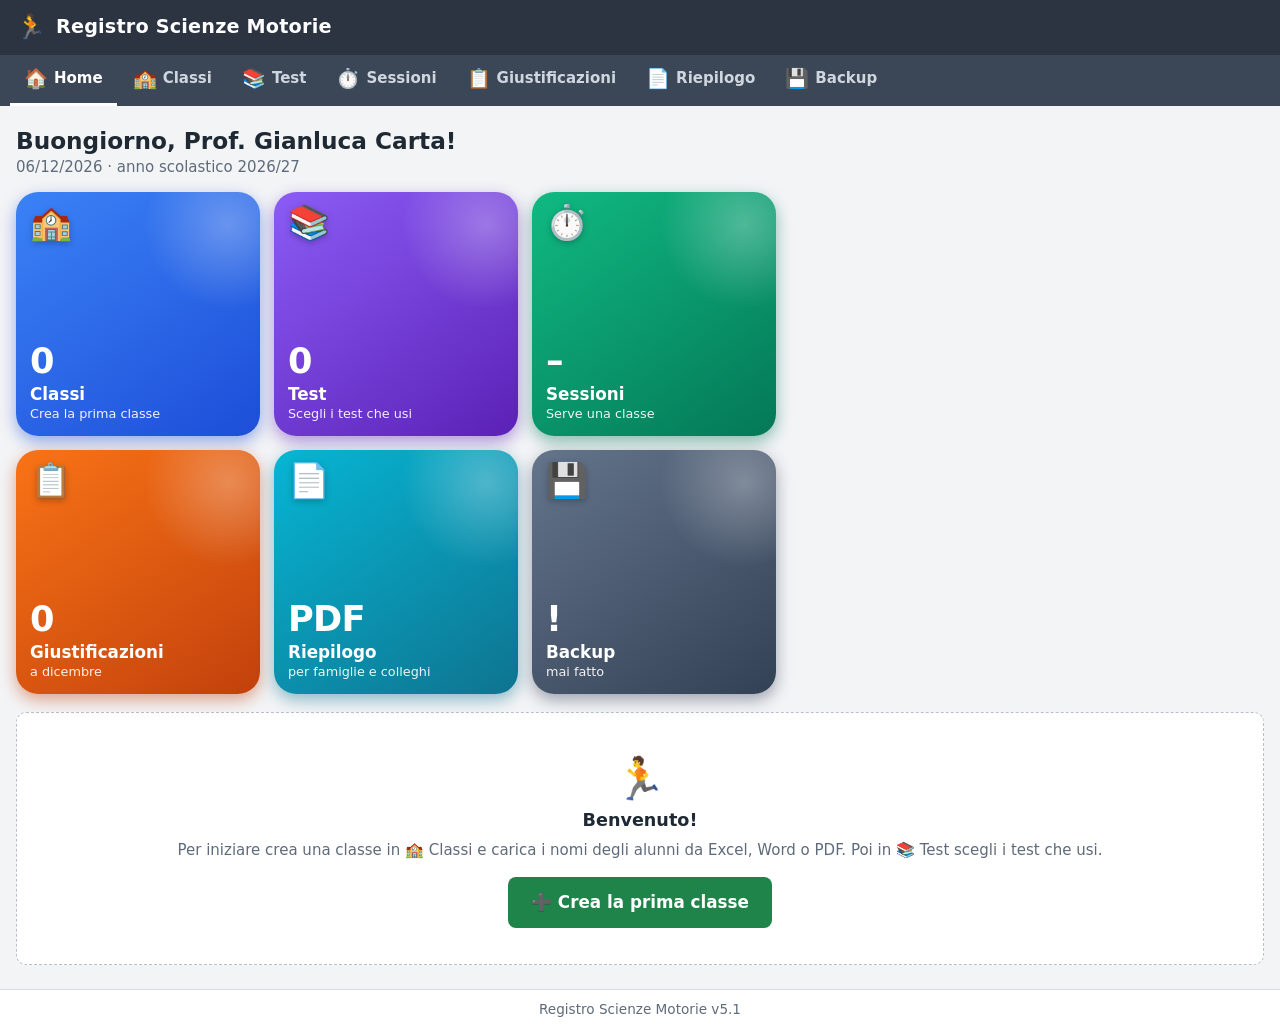
==== commit 22395064: "v5.1: Sessioni > Voti (voti calcolati, medie, tabelle dei voti); fix colonna Media voti Co-Authored-" ====
--- a/index.html
+++ b/index.html
@@ -71,6 +71,7 @@
   <script src="js/ui/pagina-riepilogo.js"></script>
   <script src="js/ui/pagina-backup.js"></script>
   <script src="js/ui/tabella-test.js"></script>
+  <script src="js/ui/tabella-voti.js"></script>
   <script src="js/ui/finestra-test.js"></script>
   <script src="js/ui/finestra-voti.js"></script>
   <script src="js/ui/finestra-copia-test.js"></script>
--- a/css/pagine.css
+++ b/css/pagine.css
@@ -111,3 +111,12 @@
 @media (prefers-reduced-motion: reduce) {
   .home-tessera, .t-backup.t-avviso { animation: none; transition: none; }
 }
+
+/* Sessioni > Voti */
+.tabella-voti-classe .cella-voto { text-align: center; }
+.voto.grande-voto { font-size: .95rem; padding: 3px 9px; min-width: 2.4em; text-align: center; }
+.tabella-voti-classe tfoot th, .tabella-voti-classe tfoot td { border-top: 2px solid var(--bordo-forte); background: var(--evidenza); font-weight: 700; }
+.parametri-voti { border-top: 1px solid var(--bordo); padding: 8px 0; }
+.parametri-voti > summary { cursor: pointer; min-height: 36px; display: flex; flex-wrap: wrap; align-items: center; gap: 4px; }
+.tabella-parametri { width: auto; min-width: 280px; margin: 6px 0; }
+.tabella-parametri th, .tabella-parametri td { text-align: center; }
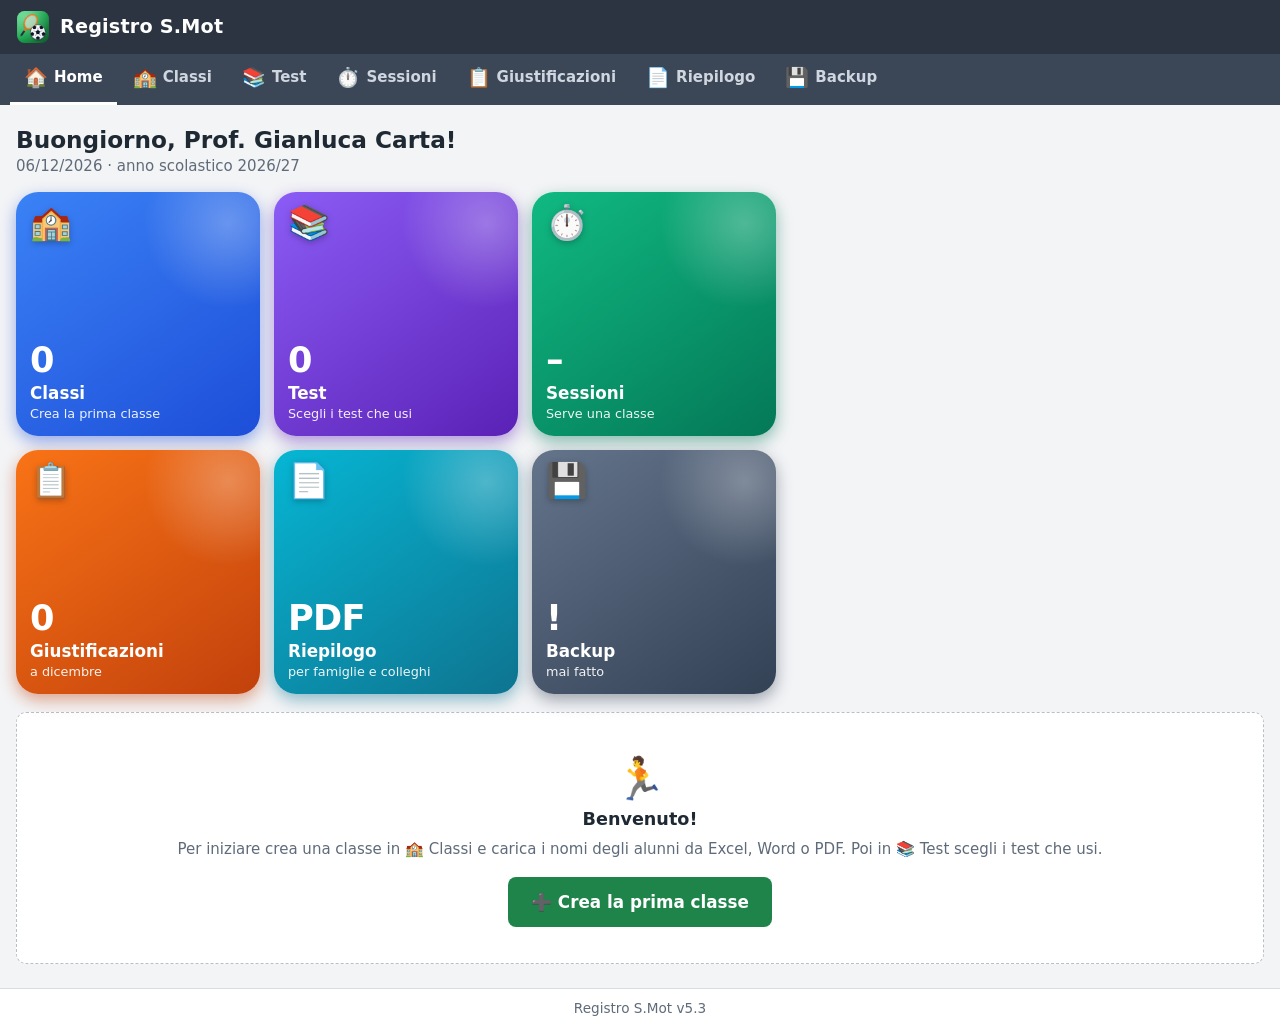
==== commit 8f93fe4a: "v5.3: nuova icona (racchetta e pallone, verde) e nome Registro S.Mot Co-Authored-By: Claude Opus 5.5" ====
--- a/index.html
+++ b/index.html
@@ -6,13 +6,14 @@
   <meta name="theme-color" content="#2b3440">
   <meta name="description" content="Registro di scienze motorie: test degli alunni e giustificazioni">
   <link rel="manifest" href="manifest.webmanifest">
+  <link rel="icon" href="icone/icona.svg" type="image/svg+xml">
   <link rel="icon" href="icone/icona-192.png" type="image/png">
   <link rel="apple-touch-icon" href="icone/apple-touch-icon.png">
   <meta name="apple-mobile-web-app-capable" content="yes">
   <meta name="mobile-web-app-capable" content="yes">
   <meta name="apple-mobile-web-app-status-bar-style" content="black">
-  <meta name="apple-mobile-web-app-title" content="Registro SM">
-  <title>Registro Scienze Motorie</title>
+  <meta name="apple-mobile-web-app-title" content="Registro S.Mot">
+  <title>Registro S.Mot</title>
   <link rel="stylesheet" href="css/base.css">
   <link rel="stylesheet" href="css/componenti.css">
   <link rel="stylesheet" href="css/statistiche.css">
@@ -22,7 +23,7 @@
 </head>
 <body>
   <header class="testata">
-    <div class="titolo"><span id="logo" class="logo"></span><h1 id="titolo-app">Registro Scienze Motorie</h1></div>
+    <div class="titolo"><img id="logo" class="logo" src="icone/icona.svg" alt="" width="34" height="34"><h1 id="titolo-app">Registro S.Mot</h1></div>
   </header>
   <nav id="menu" class="menu" aria-label="Menu principale"></nav>
   <main id="contenuto" class="contenuto"></main>
--- a/css/base.css
+++ b/css/base.css
@@ -99,7 +99,7 @@
   gap: 10px 18px;
 }
 .titolo { display: flex; align-items: center; gap: 10px; min-width: 0; }
-.logo { font-size: 1.5rem; }
+.logo { width: 34px; height: 34px; display: block; flex: none; }
 .barra { display: flex; flex-wrap: wrap; align-items: center; gap: 8px 12px; }
 
 /* Schede dei moduli */
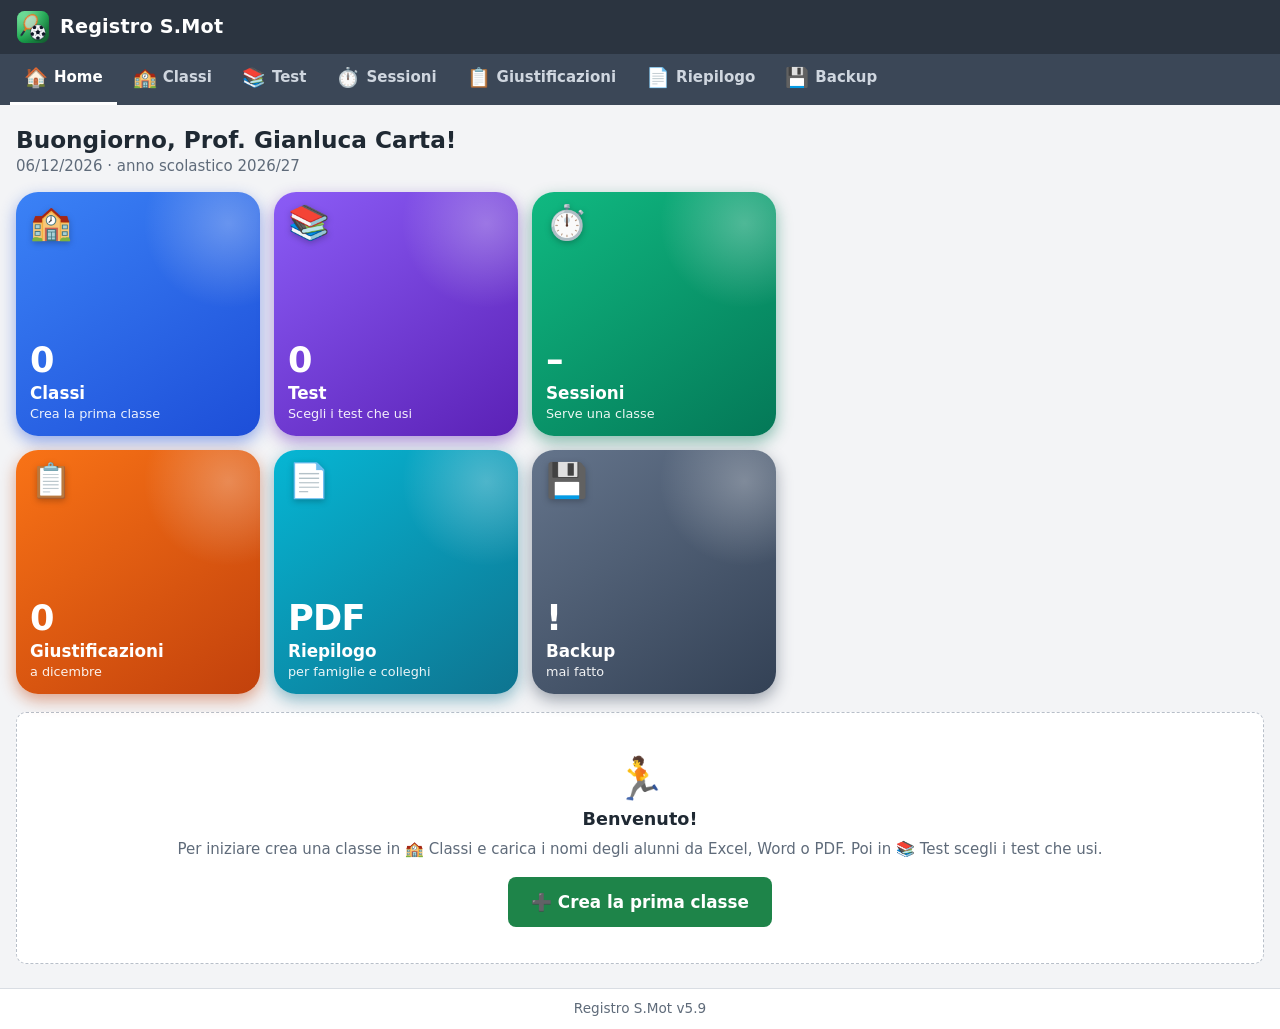
==== commit f7bd8c68: "v5.9: app in app/ per installarla di nuovo con icona e nome nuovi Co-Authored-By: Claude Opus 5.5 <n" ====
--- a/index.html
+++ b/index.html
@@ -2,90 +2,14 @@
 <html lang="it">
 <head>
   <meta charset="utf-8">
-  <meta name="viewport" content="width=device-width, initial-scale=1, viewport-fit=cover">
+  <meta name="viewport" content="width=device-width, initial-scale=1">
   <meta name="theme-color" content="#2b3440">
-  <meta name="description" content="Registro di scienze motorie: test degli alunni e giustificazioni">
-  <link rel="manifest" href="manifest.webmanifest">
-  <link rel="icon" href="icone/icona.svg" type="image/svg+xml">
-  <link rel="icon" href="icone/icona-192.png" type="image/png">
-  <link rel="apple-touch-icon" href="icone/apple-touch-icon.png">
-  <meta name="apple-mobile-web-app-capable" content="yes">
-  <meta name="mobile-web-app-capable" content="yes">
-  <meta name="apple-mobile-web-app-status-bar-style" content="black">
-  <meta name="apple-mobile-web-app-title" content="Registro S.Mot">
   <title>Registro S.Mot</title>
-  <link rel="stylesheet" href="css/base.css">
-  <link rel="stylesheet" href="css/componenti.css">
-  <link rel="stylesheet" href="css/statistiche.css">
-  <link rel="stylesheet" href="css/elenco-test.css">
-  <link rel="stylesheet" href="css/pagine.css">
-  <link rel="stylesheet" href="css/telefono.css">
+  <!-- L'app è in app/ (dalla v5.9): questa pagina porta lì, anche aperta da file -->
+  <script>location.replace('app/index.html' + location.search + location.hash);</script>
+  <style>body{font-family:system-ui,sans-serif;background:#f3f4f6;color:#1f2937;margin:0;padding:40px 16px;text-align:center}a{color:#15803d;font-weight:700}</style>
 </head>
 <body>
-  <header class="testata">
-    <div class="titolo"><img id="logo" class="logo" src="icone/icona.svg" alt="" width="34" height="34"><h1 id="titolo-app">Registro S.Mot</h1></div>
-  </header>
-  <nav id="menu" class="menu" aria-label="Menu principale"></nav>
-  <main id="contenuto" class="contenuto"></main>
-  <footer id="piede" class="piede"></footer>
-
-  <!-- Ordine: config → core → servizi → stampa → dati → ui → avvio (jsPDF in lib/ si carica solo quando serve) -->
-  <script src="js/config.js"></script>
-  <script src="js/core/utils.js"></script>
-  <script src="js/core/archivio.js"></script>
-  <script src="js/core/stato.js"></script>
-  <script src="js/core/finestra.js"></script>
-  <script src="js/core/avvisi.js"></script>
-  <script src="js/core/pwa.js"></script>
-  <script src="js/servizi/calendario.js"></script>
-  <script src="js/servizi/nomi.js"></script>
-  <script src="js/servizi/nomi-sesso.js"></script>
-  <script src="js/servizi/scheda-test.js"></script>
-  <script src="js/servizi/profilo.js"></script>
-  <script src="js/servizi/classi.js"></script>
-  <script src="js/servizi/test.js"></script>
-  <script src="js/servizi/giustificazioni.js"></script>
-  <script src="js/servizi/voti.js"></script>
-  <script src="js/servizi/statistiche.js"></script>
-  <script src="js/servizi/elenco-test.js"></script>
-  <script src="js/servizi/statistiche-giust.js"></script>
-  <script src="js/stampa/pdf-base.js"></script>
-  <script src="js/stampa/pdf-dati.js"></script>
-  <script src="js/stampa/pdf-classe.js"></script>
-  <script src="js/stampa/pdf-alunno.js"></script>
-  <script src="js/dati/test-libro.js"></script>
-  <script src="js/dati/zip.js"></script>
-  <script src="js/dati/zip-scrivi.js"></script>
-  <script src="js/dati/pdf-oggetti.js"></script>
-  <script src="js/dati/pdf-caratteri.js"></script>
-  <script src="js/dati/pdf-testo.js"></script>
-  <script src="js/dati/leggi-file.js"></script>
-  <script src="js/dati/backup.js"></script>
-  <script src="js/ui/pagina.js"></script>
-  <script src="js/ui/menu.js"></script>
-  <script src="js/ui/pagina-home.js"></script>
-  <script src="js/ui/pagina-classi.js"></script>
-  <script src="js/ui/lista-test.js"></script>
-  <script src="js/ui/pagina-test.js"></script>
-  <script src="js/ui/pagina-sessioni.js"></script>
-  <script src="js/ui/pagina-giust.js"></script>
-  <script src="js/ui/pagina-riepilogo.js"></script>
-  <script src="js/ui/pagina-backup.js"></script>
-  <script src="js/ui/tabella-test.js"></script>
-  <script src="js/ui/tabella-voti.js"></script>
-  <script src="js/ui/finestra-test.js"></script>
-  <script src="js/ui/finestra-voti.js"></script>
-  <script src="js/ui/finestra-copia-test.js"></script>
-  <script src="js/ui/finestra-elenco-test.js"></script>
-  <script src="js/ui/tabella-giust.js"></script>
-  <script src="js/ui/finestra-giust.js"></script>
-  <script src="js/ui/finestra-alunno.js"></script>
-  <script src="js/ui/finestra-alunni.js"></script>
-  <script src="js/ui/finestra-importa.js"></script>
-  <script src="js/ui/grafici.js"></script>
-  <script src="js/ui/profilo-alunno.js"></script>
-  <script src="js/ui/statistiche.js"></script>
-  <script src="js/ui/statistiche-giust.js"></script>
-  <script src="js/avvio.js"></script>
+  <p>Apro Registro S.Mot… <a href="app/index.html">Tocca qui se non si apre</a>.</p>
 </body>
 </html>
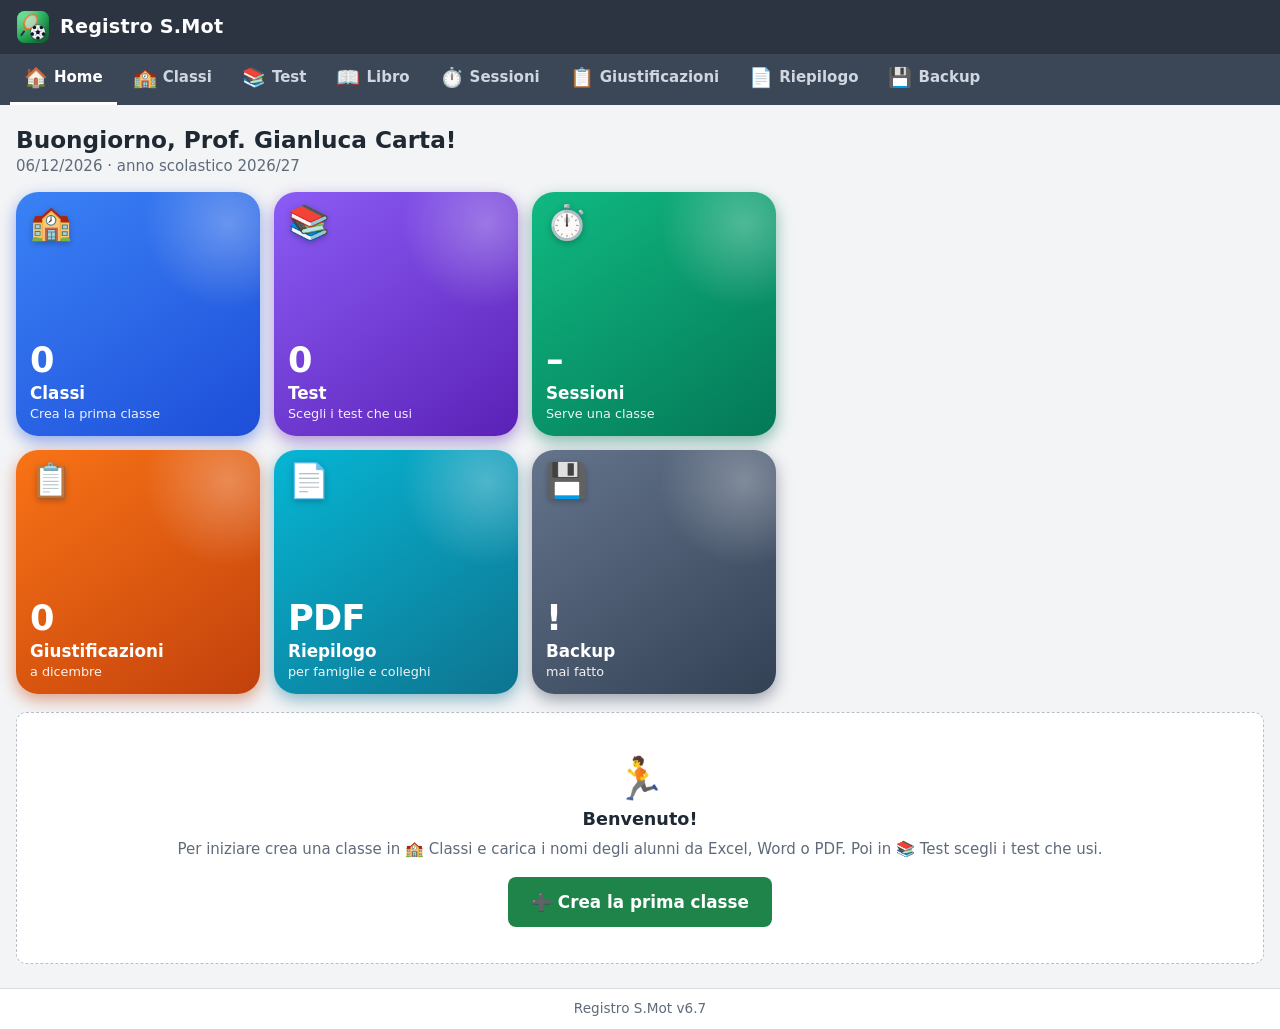
==== commit d1b8e88c: "v6.7: tema sempre chiaro (sfondo bianco) Co-Authored-By: Claude Opus 5.5 <noreply@anthropic.com> Cla" ====
--- a/index.html
+++ b/index.html
@@ -1,5 +1,5 @@
 <!DOCTYPE html>
-<html lang="it">
+<html lang="it" data-theme="light">
 <head>
   <meta charset="utf-8">
   <meta name="viewport" content="width=device-width, initial-scale=1">
